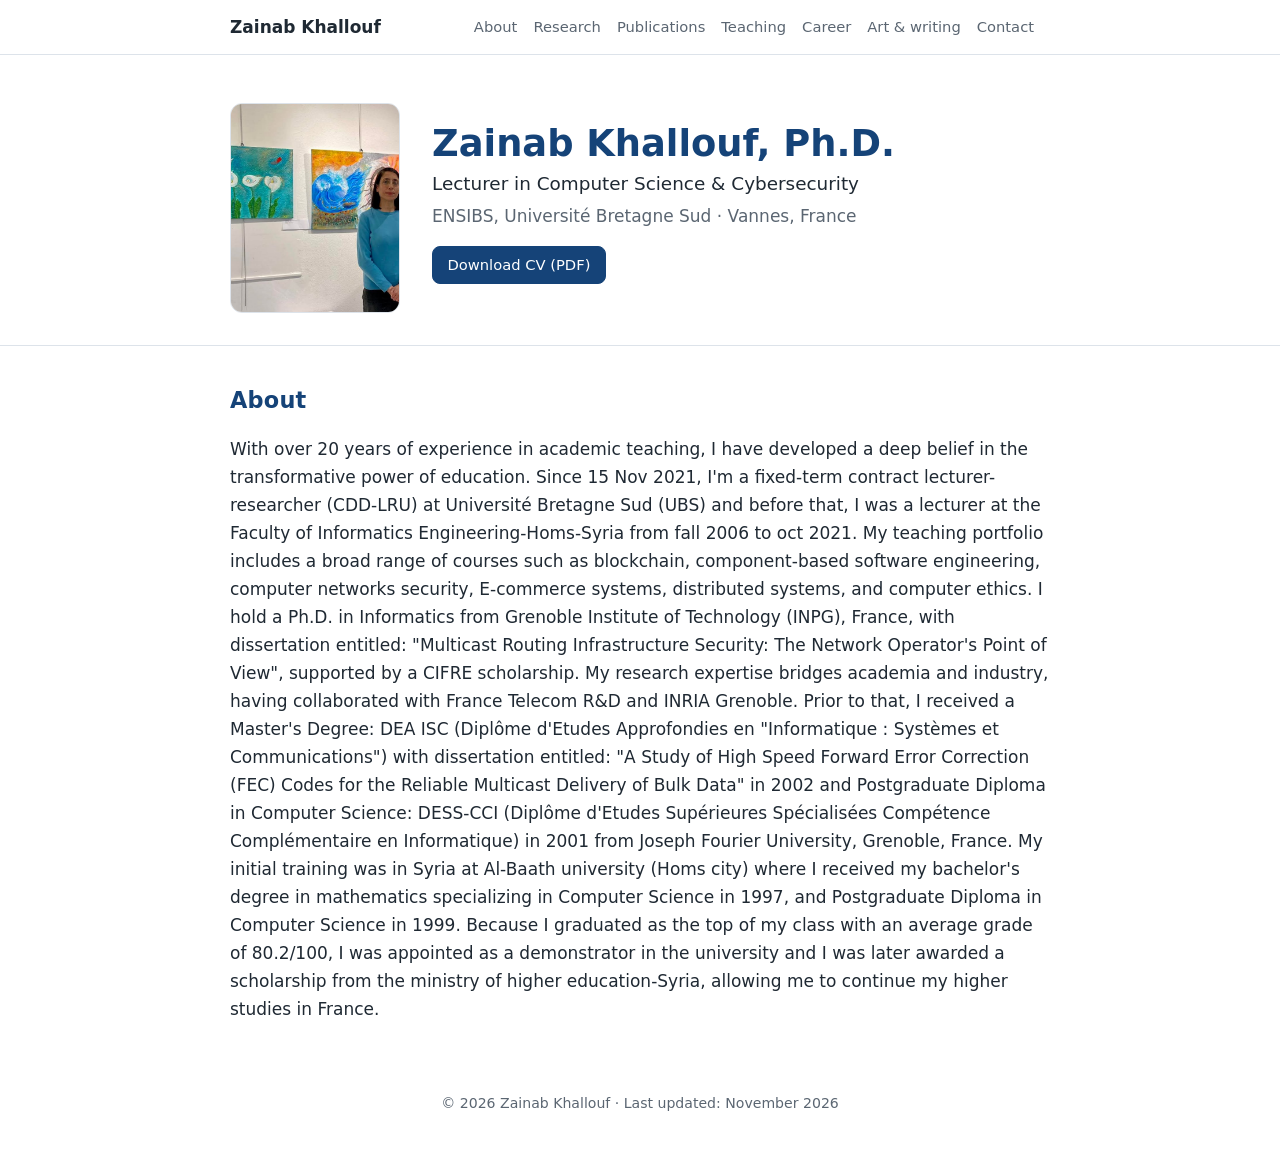
==== index.html @ c5b5b098 "Update index.html" ====
<!DOCTYPE html>
<html lang="en">
<head>
<meta charset="utf-8">
<meta name="viewport" content="width=device-width, initial-scale=1">
<title>Zainab Khallouf – Computer Science & Cybersecurity</title>
<meta name="description" content="Zainab Khallouf, Ph.D. – lecturer in computer science and cybersecurity at ENSIBS, Université Bretagne Sud. Research on AI for cybersecurity, teaching, publications.">
<link rel="icon" href="data:image/svg+xml,&lt;svg xmlns=%27http://www.w3.org/2000/svg%27 viewBox=%270 0 64 64%27&gt;&lt;rect width=%2764%27 height=%2764%27 rx=%2714%27 fill=%27%23154378%27/&gt;&lt;text x=%2732%27 y=%2742%27 font-size=%2728%27 text-anchor=%27middle%27 fill=%27white%27 font-family=%27sans-serif%27 font-weight=%27bold%27&gt;ZK&lt;/text&gt;&lt;/svg&gt;">
<link rel="stylesheet" href="assets/style.css">
<script type="application/ld+json">{"@context":"https://schema.org","@type":"Person","name":"Zainab Khallouf","jobTitle":"Lecturer in Computer Science & Cybersecurity","affiliation":{"@type":"CollegeOrUniversity","name":"ENSIBS, Université Bretagne Sud"},"email":"mailto:zainab.khallouf@univ-ubs.fr","knowsLanguage":["ar","fr","en"]}</script>
</head>
<body>
<header class="nav"><div class="wrap">
  <a class="brand" href="#top">Zainab Khallouf</a>
  <nav><a href="#about">About</a><a href="#research">Research</a><a href="#publications">Publications</a><a href="#teaching">Teaching</a><a href="#career">Career</a><a href="#art">Art & writing</a><a href="#contact">Contact</a></nav>
</div></header>

<main id="top">
<div class="hero"><div class="wrap">
  <div class="photo-box">
    <!-- Put your photo in assets/photo.jpg (portrait, about 340x420 px). Without it, the initials show. -->
    <img src="assets/me.jpg" alt="Zainab Khallouf" onerror="this.style.display='none';this.nextElementSibling.style.display='block'">
    <span class="initials">ZK</span>
  </div>
  <div class="text">
    <h1>Zainab Khallouf, Ph.D.</h1>
    <p class="role">Lecturer in Computer Science &amp; Cybersecurity</p>
    <p class="affil">ENSIBS, Université Bretagne Sud · Vannes, France</p>
    <div class="links">
      <a class="btn primary" href="files/CV_Zainab_Khallouf_English">Download CV (PDF)</a>
      <!-- Optional profiles: remove the comment markers and put your own links.
      <a class="btn" href="https://scholar.google.com/citations?user=XXXX">Google Scholar</a>
      <a class="btn" href="https://orcid.org/0000-0000-0000-0000">ORCID</a>
      <a class="btn" href="https://www.linkedin.com/in/your-profile">LinkedIn</a>
      -->
    </div>
  </div>
</div></div>

<div class="wrap">
<section id="about"><h2>About</h2><p>With over 20 years of experience in academic teaching, I have developed a deep belief in the transformative power of education.
Since 15 Nov 2021, I'm a fixed-term contract lecturer-researcher (CDD-LRU) at Université Bretagne Sud (UBS) and before that, I was a lecturer at the Faculty of Informatics Engineering-Homs-Syria from fall 2006 to oct 2021.
My teaching portfolio includes a broad range of courses such as blockchain, component-based software engineering, computer networks security, E-commerce systems, distributed systems, and computer ethics. 
I hold a Ph.D. in Informatics from Grenoble Institute of Technology (INPG), France, with dissertation entitled: "Multicast Routing Infrastructure Security: The Network Operator's Point of View", supported by a CIFRE scholarship. My research expertise bridges academia and industry, having collaborated with France Telecom R&D and INRIA Grenoble. 
Prior to that, I received a Master's Degree: DEA ISC (Diplôme d'Etudes Approfondies en "Informatique : Systèmes et Communications") with dissertation entitled: "A Study of High Speed Forward Error Correction (FEC) Codes for the Reliable Multicast Delivery of Bulk Data" in 2002 and Postgraduate Diploma in Computer Science: DESS-CCI (Diplôme d'Etudes Supérieures Spécialisées Compétence Complémentaire en Informatique) in 2001 from Joseph Fourier University, Grenoble, France.
My initial training was in Syria at Al-Baath university (Homs city) where I received my bachelor's degree in mathematics specializing in Computer Science in 1997, and Postgraduate Diploma in Computer Science in 1999. Because I graduated as the top of my class with an average grade of 80.2/100, I was appointed as a demonstrator in the university and I was later awarded a scholarship from the ministry of higher education-Syria, allowing me to continue my higher studies in France.
</p></section>
<footer><div class="wrap">© 2026 Zainab Khallouf · Last updated: November 2026</div></footer>
</body>
</html>
---- assets/style.css ----
/* ===== Zainab Khallouf -- academic site (GitHub Pages) =====
   Colours: edit the variables below. Dark mode follows the visitor's system. */
:root{
  --accent:#154378; --accent-soft:#eaf0f7; --bg:#ffffff; --text:#1f2933;
  --muted:#5b6672; --line:#dde3ea; --card:#f7f9fb;
}
@media (prefers-color-scheme:dark){
  :root{--accent:#7fb2ea; --accent-soft:#1c2a3a; --bg:#12171d; --text:#e6ebf0;
        --muted:#9aa7b4; --line:#2a333d; --card:#182029;}
}
*{box-sizing:border-box}
html{scroll-behavior:smooth;scroll-padding-top:4.2rem}
body{margin:0;font:17px/1.65 system-ui,-apple-system,"Segoe UI",Roboto,Helvetica,Arial,sans-serif;
     color:var(--text);background:var(--bg)}
a{color:var(--accent);text-decoration:none}
a:hover{text-decoration:underline}
.wrap{max-width:860px;margin:0 auto;padding:0 1.25rem}

/* Navigation */
header.nav{position:sticky;top:0;z-index:10;background:var(--bg);border-bottom:1px solid var(--line)}
header.nav .wrap{display:flex;align-items:center;justify-content:space-between;gap:1rem;min-height:3.4rem;flex-wrap:wrap}
header.nav .brand{font-weight:700;color:var(--text)}
header.nav nav{display:flex;flex-wrap:wrap;font-size:.92rem}
header.nav nav a{margin-right:1rem}
header.nav nav a{color:var(--muted)}
header.nav nav a:hover{color:var(--accent);text-decoration:none}

/* Hero */
.hero{padding:3rem 0 2rem;border-bottom:1px solid var(--line)}
.hero .wrap{display:flex;gap:2rem;align-items:center;flex-wrap:wrap}
.hero .text{flex:1 1 360px}
.hero h1{margin:0 0 .2rem;font-size:2.3rem;line-height:1.15;color:var(--accent)}
.hero .role{margin:.2rem 0;font-size:1.15rem}
.hero .affil{margin:0 0 1rem;color:var(--muted)}
.hero .links{display:flex;flex-wrap:wrap;margin-top:1rem}
.hero .links .btn{margin:0 .6rem .6rem 0}
.btn{display:inline-block;border:1px solid var(--accent);border-radius:8px;padding:.35rem .9rem;font-size:.92rem}
.btn.primary{background:var(--accent);color:var(--bg)}
.btn.primary:hover{text-decoration:none;opacity:.9}
.btn:hover{text-decoration:none;background:var(--accent-soft)}
.photo-box{width:170px;height:210px;flex:0 0 auto;border-radius:12px;overflow:hidden;
           background:var(--accent-soft);border:1px solid var(--line);display:flex;align-items:center;justify-content:center}
.photo-box img{width:100%;height:100%;object-fit:cover;display:block}
.photo-box .initials{display:none;font-size:3rem;font-weight:700;color:var(--accent)}

/* Sections */
section{padding:2.2rem 0;border-bottom:1px solid var(--line)}
section:last-of-type{border-bottom:0}
h2{margin:0 0 1rem;font-size:1.4rem;color:var(--accent);letter-spacing:.01em}
h3{margin:1.4rem 0 .5rem;font-size:1.05rem}
p{margin:.5rem 0}
.tags{display:flex;flex-wrap:wrap;margin:.8rem 0 0;padding:0;list-style:none}
.tags li{margin:0 .45rem .45rem 0;background:var(--accent-soft);color:var(--accent);border-radius:999px;padding:.12rem .75rem;font-size:.88rem}
.card{background:var(--card);border:1px solid var(--line);border-radius:10px;padding:.9rem 1.1rem;margin:.8rem 0}

/* Timeline entries */
.entry{display:grid;grid-template-columns:9.5rem 1fr;gap:.2rem 1.2rem;padding:.55rem 0}
.entry .when{color:var(--muted);font-size:.9rem}
.entry .what strong{display:block}
.entry .what span{color:var(--muted);font-size:.95rem}
@media(max-width:620px){.entry{grid-template-columns:1fr}}

/* Publications */
ol.pubs{list-style:none;margin:0;padding:0}
ol.pubs li{padding:.7rem 0;border-bottom:1px dashed var(--line)}
ol.pubs .kind{display:inline-block;font-size:.72rem;text-transform:uppercase;letter-spacing:.05em;
              background:var(--accent-soft);color:var(--accent);border-radius:4px;padding:.05rem .45rem;margin-right:.4rem}
ol.pubs .venue{color:var(--muted);font-size:.95rem}

/* Teaching grid */
.grid{display:grid;grid-template-columns:repeat(auto-fit,minmax(240px,1fr));gap:.9rem}
.grid .card{margin:0}
.grid h3{margin-top:0}
.grid ul{margin:.3rem 0 0;padding-left:1.1rem;font-size:.95rem}
.small{font-size:.9rem;color:var(--muted)}

footer{padding:1.6rem 0 2.4rem;color:var(--muted);font-size:.88rem;text-align:center}
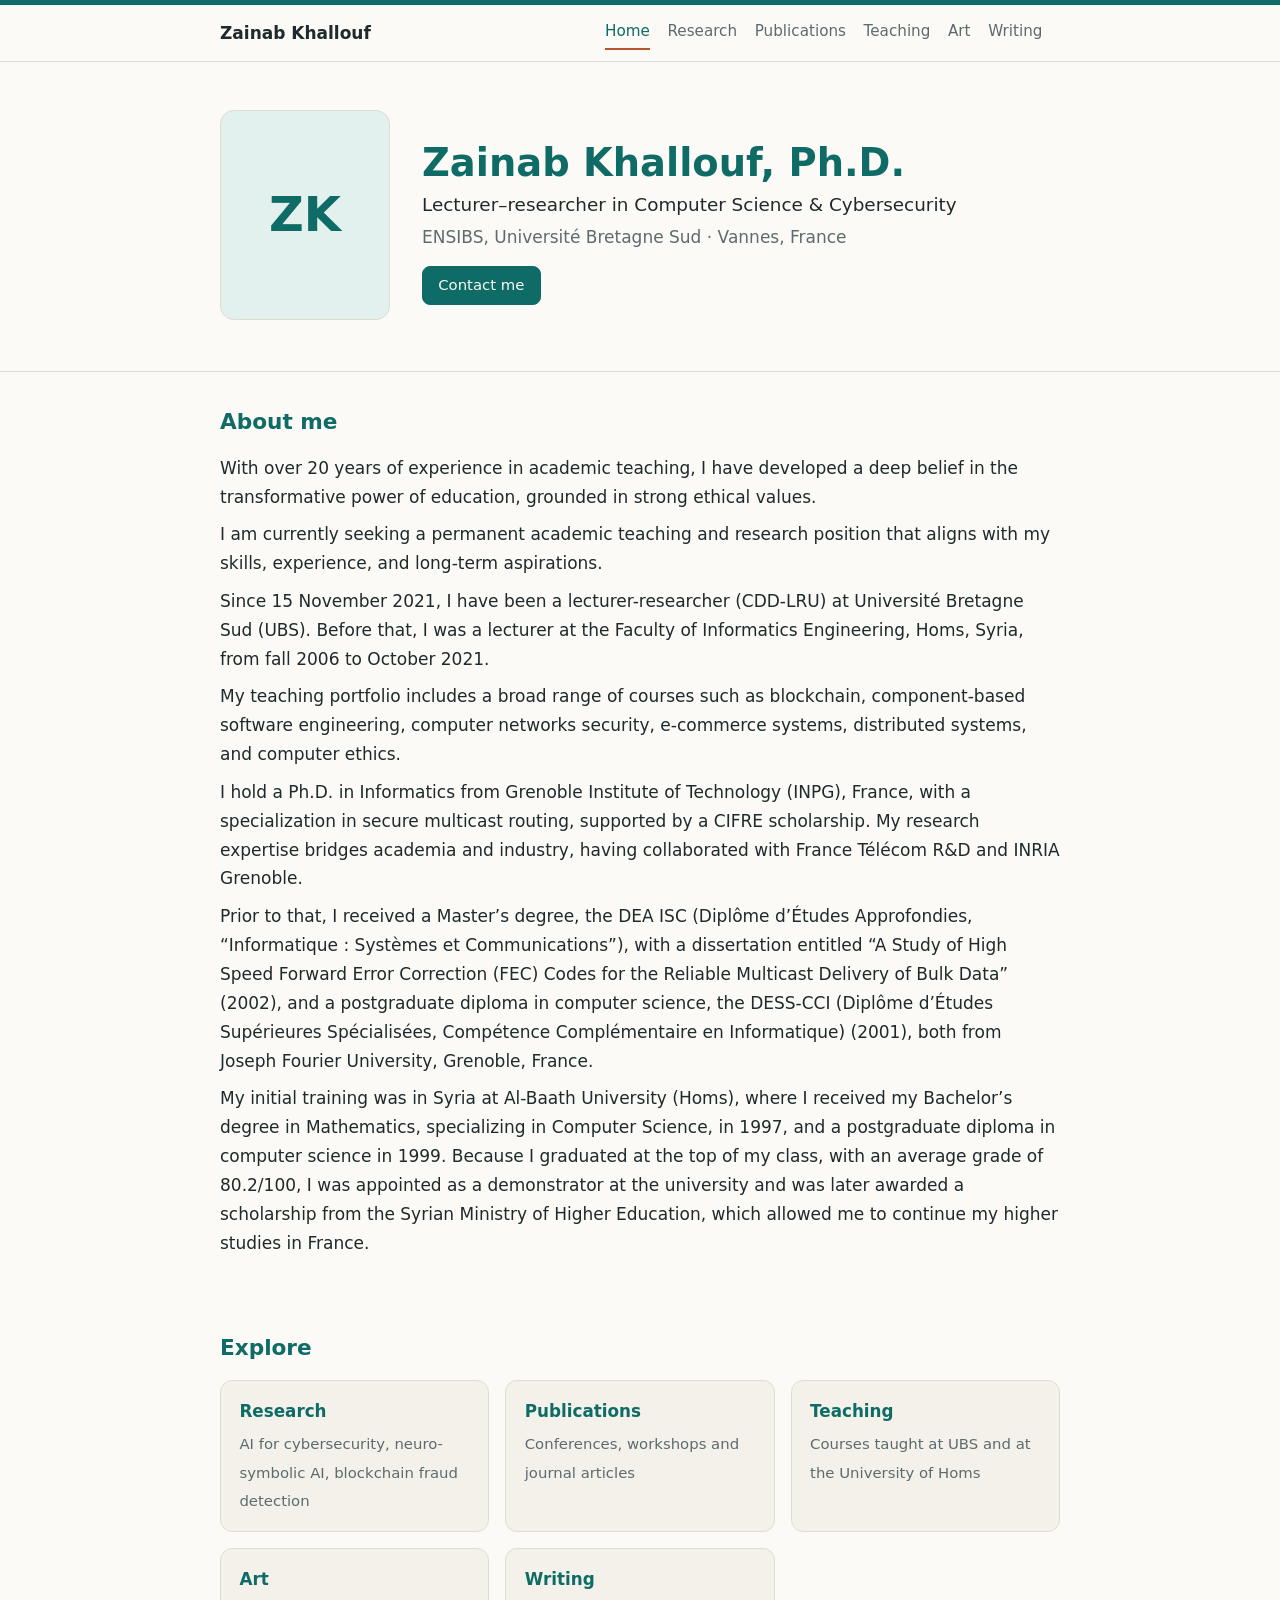
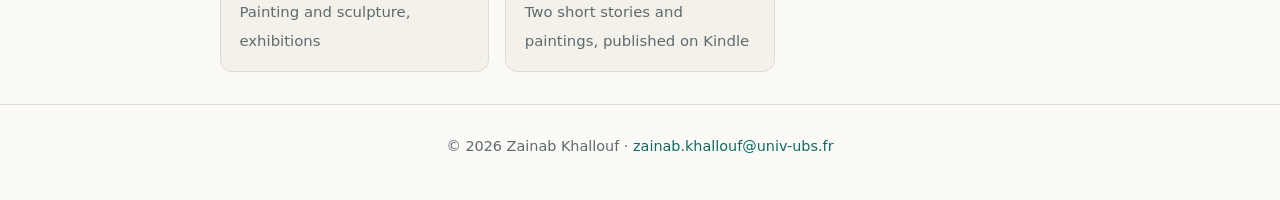
==== commit d890457b: "Add files via upload" ====
--- a/index.html
+++ b/index.html
@@ -4,47 +4,44 @@
 <meta charset="utf-8">
 <meta name="viewport" content="width=device-width, initial-scale=1">
 <title>Zainab Khallouf – Computer Science & Cybersecurity</title>
-<meta name="description" content="Zainab Khallouf, Ph.D. – lecturer in computer science and cybersecurity at ENSIBS, Université Bretagne Sud. Research on AI for cybersecurity, teaching, publications.">
-<link rel="icon" href="data:image/svg+xml,&lt;svg xmlns=%27http://www.w3.org/2000/svg%27 viewBox=%270 0 64 64%27&gt;&lt;rect width=%2764%27 height=%2764%27 rx=%2714%27 fill=%27%23154378%27/&gt;&lt;text x=%2732%27 y=%2742%27 font-size=%2728%27 text-anchor=%27middle%27 fill=%27white%27 font-family=%27sans-serif%27 font-weight=%27bold%27&gt;ZK&lt;/text&gt;&lt;/svg&gt;">
+<meta name="description" content="Zainab Khallouf, Ph.D. – lecturer-researcher in computer science and cybersecurity at Université Bretagne Sud.">
+<link rel="icon" href="data:image/svg+xml,&lt;svg xmlns=%27http://www.w3.org/2000/svg%27 viewBox=%270 0 64 64%27&gt;&lt;rect width=%2764%27 height=%2764%27 rx=%2714%27 fill=%27%230f6b66%27/&gt;&lt;text x=%2732%27 y=%2742%27 font-size=%2728%27 text-anchor=%27middle%27 fill=%27white%27 font-family=%27sans-serif%27 font-weight=%27bold%27&gt;ZK&lt;/text&gt;&lt;/svg&gt;">
 <link rel="stylesheet" href="assets/style.css">
-<script type="application/ld+json">{"@context":"https://schema.org","@type":"Person","name":"Zainab Khallouf","jobTitle":"Lecturer in Computer Science & Cybersecurity","affiliation":{"@type":"CollegeOrUniversity","name":"ENSIBS, Université Bretagne Sud"},"email":"mailto:zainab.khallouf@univ-ubs.fr","knowsLanguage":["ar","fr","en"]}</script>
 </head>
 <body>
 <header class="nav"><div class="wrap">
-  <a class="brand" href="#top">Zainab Khallouf</a>
-  <nav><a href="#about">About</a><a href="#research">Research</a><a href="#publications">Publications</a><a href="#teaching">Teaching</a><a href="#career">Career</a><a href="#art">Art & writing</a><a href="#contact">Contact</a></nav>
+  <a class="brand" href="index.html">Zainab Khallouf</a>
+  <nav><a href="index.html" class="active">Home</a><a href="research.html">Research</a><a href="publications.html">Publications</a><a href="teaching.html">Teaching</a><a href="art.html">Art</a><a href="writing.html">Writing</a></nav>
 </div></header>
-
-<main id="top">
+<main>
 <div class="hero"><div class="wrap">
   <div class="photo-box">
     <!-- Put your photo in assets/photo.jpg (portrait, about 340x420 px). Without it, the initials show. -->
-    <img src="assets/me.jpg" alt="Zainab Khallouf" onerror="this.style.display='none';this.nextElementSibling.style.display='block'">
+    <img src="assets/photo.jpg" alt="Zainab Khallouf" onerror="this.style.display='none';this.nextElementSibling.style.display='block'">
     <span class="initials">ZK</span>
   </div>
   <div class="text">
     <h1>Zainab Khallouf, Ph.D.</h1>
-    <p class="role">Lecturer in Computer Science &amp; Cybersecurity</p>
+    <p class="role">Lecturer–researcher in Computer Science &amp; Cybersecurity</p>
     <p class="affil">ENSIBS, Université Bretagne Sud · Vannes, France</p>
-    <div class="links">
-      <a class="btn primary" href="files/CV_Zainab_Khallouf_English">Download CV (PDF)</a>
-      <!-- Optional profiles: remove the comment markers and put your own links.
-      <a class="btn" href="https://scholar.google.com/citations?user=XXXX">Google Scholar</a>
-      <a class="btn" href="https://orcid.org/0000-0000-0000-0000">ORCID</a>
-      <a class="btn" href="https://www.linkedin.com/in/your-profile">LinkedIn</a>
-      -->
-    </div>
+    <a class="btn primary" href="mailto:zainab.khallouf@univ-ubs.fr">Contact me</a>
+    <!-- Optional profiles: remove the comment markers and put your own links.
+    <a class="btn" href="https://scholar.google.com/citations?user=XXXX">Google Scholar</a>
+    <a class="btn" href="https://orcid.org/0000-0000-0000-0000">ORCID</a>
+    <a class="btn" href="https://www.linkedin.com/in/your-profile">LinkedIn</a>
+    -->
   </div>
 </div></div>
-
 <div class="wrap">
-<section id="about"><h2>About</h2><p>With over 20 years of experience in academic teaching, I have developed a deep belief in the transformative power of education.
-Since 15 Nov 2021, I'm a fixed-term contract lecturer-researcher (CDD-LRU) at Université Bretagne Sud (UBS) and before that, I was a lecturer at the Faculty of Informatics Engineering-Homs-Syria from fall 2006 to oct 2021.
-My teaching portfolio includes a broad range of courses such as blockchain, component-based software engineering, computer networks security, E-commerce systems, distributed systems, and computer ethics. 
-I hold a Ph.D. in Informatics from Grenoble Institute of Technology (INPG), France, with dissertation entitled: "Multicast Routing Infrastructure Security: The Network Operator's Point of View", supported by a CIFRE scholarship. My research expertise bridges academia and industry, having collaborated with France Telecom R&D and INRIA Grenoble. 
-Prior to that, I received a Master's Degree: DEA ISC (Diplôme d'Etudes Approfondies en "Informatique : Systèmes et Communications") with dissertation entitled: "A Study of High Speed Forward Error Correction (FEC) Codes for the Reliable Multicast Delivery of Bulk Data" in 2002 and Postgraduate Diploma in Computer Science: DESS-CCI (Diplôme d'Etudes Supérieures Spécialisées Compétence Complémentaire en Informatique) in 2001 from Joseph Fourier University, Grenoble, France.
-My initial training was in Syria at Al-Baath university (Homs city) where I received my bachelor's degree in mathematics specializing in Computer Science in 1997, and Postgraduate Diploma in Computer Science in 1999. Because I graduated as the top of my class with an average grade of 80.2/100, I was appointed as a demonstrator in the university and I was later awarded a scholarship from the ministry of higher education-Syria, allowing me to continue my higher studies in France.
-</p></section>
-<footer><div class="wrap">© 2026 Zainab Khallouf · Last updated: November 2026</div></footer>
+<section id="about"><h2>About me</h2>
+<p>With over 20 years of experience in academic teaching, I have developed a deep belief in the transformative power of education, grounded in strong ethical values.</p><p>I am currently seeking a permanent academic teaching and research position that aligns with my skills, experience, and long-term aspirations.</p><p>Since 15 November 2021, I have been a lecturer-researcher (CDD-LRU) at Université Bretagne Sud (UBS). Before that, I was a lecturer at the Faculty of Informatics Engineering, Homs, Syria, from fall 2006 to October 2021.</p><p>My teaching portfolio includes a broad range of courses such as blockchain, component-based software engineering, computer networks security, e-commerce systems, distributed systems, and computer ethics.</p><p>I hold a Ph.D. in Informatics from Grenoble Institute of Technology (INPG), France, with a specialization in secure multicast routing, supported by a CIFRE scholarship. My research expertise bridges academia and industry, having collaborated with France Télécom R&amp;D and INRIA Grenoble.</p><p>Prior to that, I received a Master’s degree, the DEA ISC (Diplôme d’Études Approfondies, “Informatique : Systèmes et Communications”), with a dissertation entitled “A Study of High Speed Forward Error Correction (FEC) Codes for the Reliable Multicast Delivery of Bulk Data” (2002), and a postgraduate diploma in computer science, the DESS-CCI (Diplôme d’Études Supérieures Spécialisées, Compétence Complémentaire en Informatique) (2001), both from Joseph Fourier University, Grenoble, France.</p><p>My initial training was in Syria at Al-Baath University (Homs), where I received my Bachelor’s degree in Mathematics, specializing in Computer Science, in 1997, and a postgraduate diploma in computer science in 1999. Because I graduated at the top of my class, with an average grade of 80.2/100, I was appointed as a demonstrator at the university and was later awarded a scholarship from the Syrian Ministry of Higher Education, which allowed me to continue my higher studies in France.</p>
+</section>
+<section id="explore"><h2>Explore</h2>
+<div class="grid">
+<a class="tile" href="research.html"><strong>Research</strong><span>AI for cybersecurity, neuro-symbolic AI, blockchain fraud detection</span></a><a class="tile" href="publications.html"><strong>Publications</strong><span>Conferences, workshops and journal articles</span></a><a class="tile" href="teaching.html"><strong>Teaching</strong><span>Courses taught at UBS and at the University of Homs</span></a><a class="tile" href="art.html"><strong>Art</strong><span>Painting and sculpture, exhibitions</span></a><a class="tile" href="writing.html"><strong>Writing</strong><span>Two short stories and paintings, published on Kindle</span></a>
+</div></section>
+</div>
+</main>
+<footer><div class="wrap">© 2026 Zainab Khallouf · <a href="mailto:zainab.khallouf@univ-ubs.fr">zainab.khallouf@univ-ubs.fr</a></div></footer>
 </body>
 </html>
--- a/assets/style.css
+++ b/assets/style.css
@@ -1,77 +1,105 @@
-/* ===== Zainab Khallouf -- academic site (GitHub Pages) =====
-   Colours: edit the variables below. Dark mode follows the visitor's system. */
+/* =====================================================================
+   Zainab Khallouf -- academic site (GitHub Pages)
+   CHANGE THE COLOURS HERE: edit the values in the two blocks below.
+   Light mode = :root.  Dark mode = the @media block (follows the visitor's system).
+   More palettes are listed in README.md.
+   ===================================================================== */
 :root{
-  --accent:#154378; --accent-soft:#eaf0f7; --bg:#ffffff; --text:#1f2933;
-  --muted:#5b6672; --line:#dde3ea; --card:#f7f9fb;
+  --accent:#0f6b66;        /* main colour: titles, links, buttons   */
+  --accent-2:#b4572f;      /* warm second colour: small highlights  */
+  --accent-soft:#e3f1ee;   /* pale tint: tags, hover, photo frame   */
+  --bg:#fbfaf6;            /* page background                       */
+  --card:#f3f1ea;          /* cards                                 */
+  --text:#1f2a2c;          /* body text                             */
+  --muted:#5d6b6e;         /* secondary text                        */
+  --line:#dfdcd2;          /* thin lines                            */
 }
 @media (prefers-color-scheme:dark){
-  :root{--accent:#7fb2ea; --accent-soft:#1c2a3a; --bg:#12171d; --text:#e6ebf0;
-        --muted:#9aa7b4; --line:#2a333d; --card:#182029;}
+  :root{
+    --accent:#6fd3c6; --accent-2:#e59a73; --accent-soft:#17302d;
+    --bg:#111716; --card:#18211f; --text:#e7eeec; --muted:#9db0ac; --line:#2a3633;
+  }
 }
+
 *{box-sizing:border-box}
-html{scroll-behavior:smooth;scroll-padding-top:4.2rem}
-body{margin:0;font:17px/1.65 system-ui,-apple-system,"Segoe UI",Roboto,Helvetica,Arial,sans-serif;
-     color:var(--text);background:var(--bg)}
+html{scroll-behavior:smooth}
+body{margin:0;font:17px/1.7 system-ui,-apple-system,"Segoe UI",Roboto,Helvetica,Arial,sans-serif;
+     color:var(--text);background:var(--bg);border-top:5px solid var(--accent)}
 a{color:var(--accent);text-decoration:none}
 a:hover{text-decoration:underline}
-.wrap{max-width:860px;margin:0 auto;padding:0 1.25rem}
+.wrap{max-width:880px;margin:0 auto;padding:0 1.25rem}
 
 /* Navigation */
 header.nav{position:sticky;top:0;z-index:10;background:var(--bg);border-bottom:1px solid var(--line)}
-header.nav .wrap{display:flex;align-items:center;justify-content:space-between;gap:1rem;min-height:3.4rem;flex-wrap:wrap}
-header.nav .brand{font-weight:700;color:var(--text)}
-header.nav nav{display:flex;flex-wrap:wrap;font-size:.92rem}
-header.nav nav a{margin-right:1rem}
-header.nav nav a{color:var(--muted)}
+header.nav .wrap{display:flex;align-items:center;justify-content:space-between;min-height:3.5rem;flex-wrap:wrap}
+header.nav .brand{font-weight:700;color:var(--text);margin-right:1.5rem}
+header.nav nav{display:flex;flex-wrap:wrap;font-size:.95rem}
+header.nav nav a{color:var(--muted);margin-right:1.1rem;padding:.2rem 0;border-bottom:2px solid transparent}
 header.nav nav a:hover{color:var(--accent);text-decoration:none}
+header.nav nav a.active{color:var(--accent);border-bottom-color:var(--accent-2)}
 
-/* Hero */
-.hero{padding:3rem 0 2rem;border-bottom:1px solid var(--line)}
-.hero .wrap{display:flex;gap:2rem;align-items:center;flex-wrap:wrap}
-.hero .text{flex:1 1 360px}
-.hero h1{margin:0 0 .2rem;font-size:2.3rem;line-height:1.15;color:var(--accent)}
+/* Home hero */
+.hero{padding:3rem 0 2.2rem;border-bottom:1px solid var(--line)}
+.hero .wrap{display:flex;align-items:center;flex-wrap:wrap}
+.hero .photo-box{margin-right:2rem;margin-bottom:1rem}
+.hero .text{flex:1 1 340px}
+.hero h1{margin:0 0 .2rem;font-size:2.4rem;line-height:1.15;color:var(--accent)}
 .hero .role{margin:.2rem 0;font-size:1.15rem}
-.hero .affil{margin:0 0 1rem;color:var(--muted)}
-.hero .links{display:flex;flex-wrap:wrap;margin-top:1rem}
-.hero .links .btn{margin:0 .6rem .6rem 0}
-.btn{display:inline-block;border:1px solid var(--accent);border-radius:8px;padding:.35rem .9rem;font-size:.92rem}
-.btn.primary{background:var(--accent);color:var(--bg)}
-.btn.primary:hover{text-decoration:none;opacity:.9}
-.btn:hover{text-decoration:none;background:var(--accent-soft)}
-.photo-box{width:170px;height:210px;flex:0 0 auto;border-radius:12px;overflow:hidden;
+.hero .affil{margin:0;color:var(--muted)}
+.photo-box{width:170px;height:210px;flex:0 0 auto;border-radius:14px;overflow:hidden;
            background:var(--accent-soft);border:1px solid var(--line);display:flex;align-items:center;justify-content:center}
 .photo-box img{width:100%;height:100%;object-fit:cover;display:block}
 .photo-box .initials{display:none;font-size:3rem;font-weight:700;color:var(--accent)}
 
+.btn{display:inline-block;border:1px solid var(--accent);border-radius:8px;padding:.35rem .95rem;font-size:.93rem;margin:.9rem .6rem 0 0}
+.btn.primary{background:var(--accent);color:var(--bg)}
+.btn:hover{text-decoration:none;background:var(--accent-soft)}
+.btn.primary:hover{opacity:.9;background:var(--accent)}
+
+/* Page title (inner pages) */
+.page-title{padding:2.4rem 0 1.2rem;border-bottom:1px solid var(--line)}
+.page-title h1{margin:0;font-size:2rem;color:var(--accent)}
+.page-title p{margin:.4rem 0 0;color:var(--muted)}
+
 /* Sections */
-section{padding:2.2rem 0;border-bottom:1px solid var(--line)}
-section:last-of-type{border-bottom:0}
-h2{margin:0 0 1rem;font-size:1.4rem;color:var(--accent);letter-spacing:.01em}
+section{padding:2rem 0}
+h2{margin:0 0 .8rem;font-size:1.35rem;color:var(--accent)}
 h3{margin:1.4rem 0 .5rem;font-size:1.05rem}
-p{margin:.5rem 0}
+p{margin:.55rem 0}
 .tags{display:flex;flex-wrap:wrap;margin:.8rem 0 0;padding:0;list-style:none}
-.tags li{margin:0 .45rem .45rem 0;background:var(--accent-soft);color:var(--accent);border-radius:999px;padding:.12rem .75rem;font-size:.88rem}
-.card{background:var(--card);border:1px solid var(--line);border-radius:10px;padding:.9rem 1.1rem;margin:.8rem 0}
+.tags li{margin:0 .45rem .45rem 0;background:var(--accent-soft);color:var(--accent);border-radius:999px;padding:.12rem .8rem;font-size:.88rem}
+.card{background:var(--card);border:1px solid var(--line);border-left:4px solid var(--accent-2);border-radius:10px;padding:.9rem 1.15rem;margin:.9rem 0}
+.small{font-size:.9rem;color:var(--muted)}
 
-/* Timeline entries */
-.entry{display:grid;grid-template-columns:9.5rem 1fr;gap:.2rem 1.2rem;padding:.55rem 0}
-.entry .when{color:var(--muted);font-size:.9rem}
-.entry .what strong{display:block}
-.entry .what span{color:var(--muted);font-size:.95rem}
-@media(max-width:620px){.entry{grid-template-columns:1fr}}
+/* Home: links to the other pages */
+.grid{display:grid;grid-template-columns:repeat(auto-fit,minmax(250px,1fr));grid-gap:1rem}
+.tile{display:block;background:var(--card);border:1px solid var(--line);border-radius:12px;padding:1rem 1.15rem;color:var(--text)}
+.tile:hover{text-decoration:none;border-color:var(--accent)}
+.tile strong{display:block;color:var(--accent);font-size:1.05rem;margin-bottom:.2rem}
+.tile span{color:var(--muted);font-size:.93rem}
+.grid .card{margin:0}
+.grid h3{margin-top:0}
+.grid ul{margin:.3rem 0 0;padding-left:1.1rem;font-size:.96rem}
 
 /* Publications */
 ol.pubs{list-style:none;margin:0;padding:0}
-ol.pubs li{padding:.7rem 0;border-bottom:1px dashed var(--line)}
+ol.pubs li{padding:.75rem 0;border-bottom:1px dashed var(--line)}
 ol.pubs .kind{display:inline-block;font-size:.72rem;text-transform:uppercase;letter-spacing:.05em;
-              background:var(--accent-soft);color:var(--accent);border-radius:4px;padding:.05rem .45rem;margin-right:.4rem}
+              background:var(--accent-soft);color:var(--accent);border-radius:4px;padding:.05rem .45rem;margin-right:.45rem}
 ol.pubs .venue{color:var(--muted);font-size:.95rem}
 
-/* Teaching grid */
-.grid{display:grid;grid-template-columns:repeat(auto-fit,minmax(240px,1fr));gap:.9rem}
-.grid .card{margin:0}
-.grid h3{margin-top:0}
-.grid ul{margin:.3rem 0 0;padding-left:1.1rem;font-size:.95rem}
-.small{font-size:.9rem;color:var(--muted)}
+/* Course resources */
+ul.res{list-style:none;margin:.3rem 0 0;padding:0;font-size:.96rem}
+ul.res li{padding:.25rem 0;border-bottom:1px dashed var(--line)}
+ul.res li:last-child{border-bottom:0}
+ul.res li.empty{color:var(--muted);font-style:italic}
 
-footer{padding:1.6rem 0 2.4rem;color:var(--muted);font-size:.88rem;text-align:center}
+/* Art gallery */
+.works{display:grid;grid-template-columns:repeat(auto-fit,minmax(250px,1fr));grid-gap:1.2rem}
+.work{margin:0;background:var(--card);border:1px solid var(--line);border-radius:12px;overflow:hidden}
+.work .ph img{width:100%;display:block}
+.work figcaption{padding:.8rem 1rem}
+.work figcaption strong{display:block}
+.work figcaption span{color:var(--muted);font-size:.92rem}
+
+footer{padding:1.8rem 0 2.6rem;color:var(--muted);font-size:.9rem;text-align:center;border-top:1px solid var(--line)}
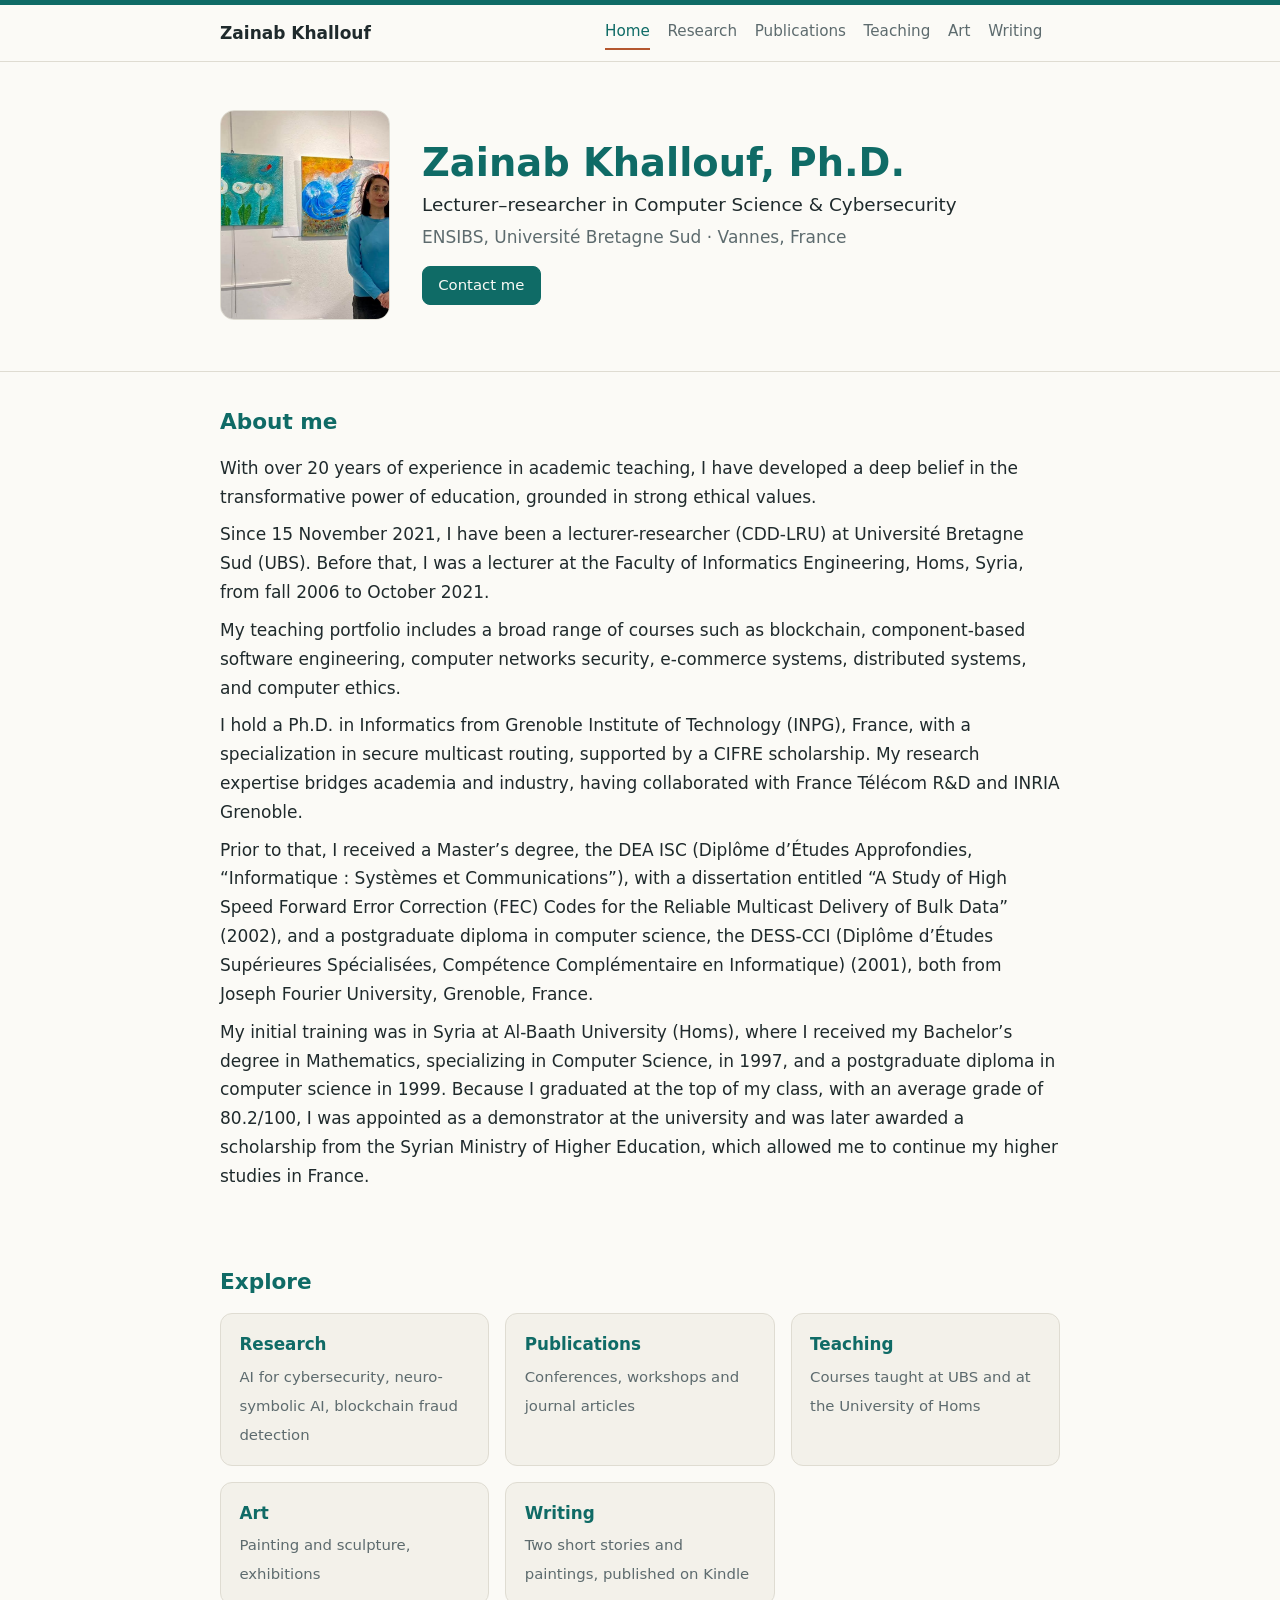
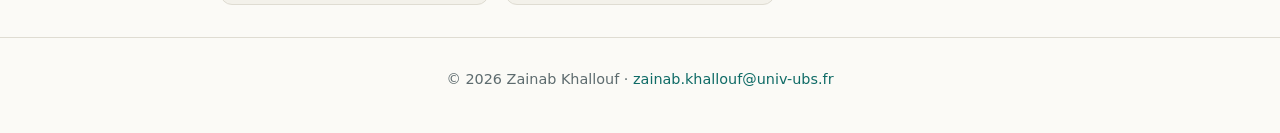
==== commit b3c8e2f2: "Update index.html" ====
--- a/index.html
+++ b/index.html
@@ -17,7 +17,7 @@
 <div class="hero"><div class="wrap">
   <div class="photo-box">
     <!-- Put your photo in assets/photo.jpg (portrait, about 340x420 px). Without it, the initials show. -->
-    <img src="assets/photo.jpg" alt="Zainab Khallouf" onerror="this.style.display='none';this.nextElementSibling.style.display='block'">
+    <img src="assets/me.jpg" alt="Zainab Khallouf" onerror="this.style.display='none';this.nextElementSibling.style.display='block'">
     <span class="initials">ZK</span>
   </div>
   <div class="text">
@@ -34,7 +34,7 @@
 </div></div>
 <div class="wrap">
 <section id="about"><h2>About me</h2>
-<p>With over 20 years of experience in academic teaching, I have developed a deep belief in the transformative power of education, grounded in strong ethical values.</p><p>I am currently seeking a permanent academic teaching and research position that aligns with my skills, experience, and long-term aspirations.</p><p>Since 15 November 2021, I have been a lecturer-researcher (CDD-LRU) at Université Bretagne Sud (UBS). Before that, I was a lecturer at the Faculty of Informatics Engineering, Homs, Syria, from fall 2006 to October 2021.</p><p>My teaching portfolio includes a broad range of courses such as blockchain, component-based software engineering, computer networks security, e-commerce systems, distributed systems, and computer ethics.</p><p>I hold a Ph.D. in Informatics from Grenoble Institute of Technology (INPG), France, with a specialization in secure multicast routing, supported by a CIFRE scholarship. My research expertise bridges academia and industry, having collaborated with France Télécom R&amp;D and INRIA Grenoble.</p><p>Prior to that, I received a Master’s degree, the DEA ISC (Diplôme d’Études Approfondies, “Informatique : Systèmes et Communications”), with a dissertation entitled “A Study of High Speed Forward Error Correction (FEC) Codes for the Reliable Multicast Delivery of Bulk Data” (2002), and a postgraduate diploma in computer science, the DESS-CCI (Diplôme d’Études Supérieures Spécialisées, Compétence Complémentaire en Informatique) (2001), both from Joseph Fourier University, Grenoble, France.</p><p>My initial training was in Syria at Al-Baath University (Homs), where I received my Bachelor’s degree in Mathematics, specializing in Computer Science, in 1997, and a postgraduate diploma in computer science in 1999. Because I graduated at the top of my class, with an average grade of 80.2/100, I was appointed as a demonstrator at the university and was later awarded a scholarship from the Syrian Ministry of Higher Education, which allowed me to continue my higher studies in France.</p>
+<p>With over 20 years of experience in academic teaching, I have developed a deep belief in the transformative power of education, grounded in strong ethical values.</p><p>Since 15 November 2021, I have been a lecturer-researcher (CDD-LRU) at Université Bretagne Sud (UBS). Before that, I was a lecturer at the Faculty of Informatics Engineering, Homs, Syria, from fall 2006 to October 2021.</p><p>My teaching portfolio includes a broad range of courses such as blockchain, component-based software engineering, computer networks security, e-commerce systems, distributed systems, and computer ethics.</p><p>I hold a Ph.D. in Informatics from Grenoble Institute of Technology (INPG), France, with a specialization in secure multicast routing, supported by a CIFRE scholarship. My research expertise bridges academia and industry, having collaborated with France Télécom R&amp;D and INRIA Grenoble.</p><p>Prior to that, I received a Master’s degree, the DEA ISC (Diplôme d’Études Approfondies, “Informatique : Systèmes et Communications”), with a dissertation entitled “A Study of High Speed Forward Error Correction (FEC) Codes for the Reliable Multicast Delivery of Bulk Data” (2002), and a postgraduate diploma in computer science, the DESS-CCI (Diplôme d’Études Supérieures Spécialisées, Compétence Complémentaire en Informatique) (2001), both from Joseph Fourier University, Grenoble, France.</p><p>My initial training was in Syria at Al-Baath University (Homs), where I received my Bachelor’s degree in Mathematics, specializing in Computer Science, in 1997, and a postgraduate diploma in computer science in 1999. Because I graduated at the top of my class, with an average grade of 80.2/100, I was appointed as a demonstrator at the university and was later awarded a scholarship from the Syrian Ministry of Higher Education, which allowed me to continue my higher studies in France.</p>
 </section>
 <section id="explore"><h2>Explore</h2>
 <div class="grid">
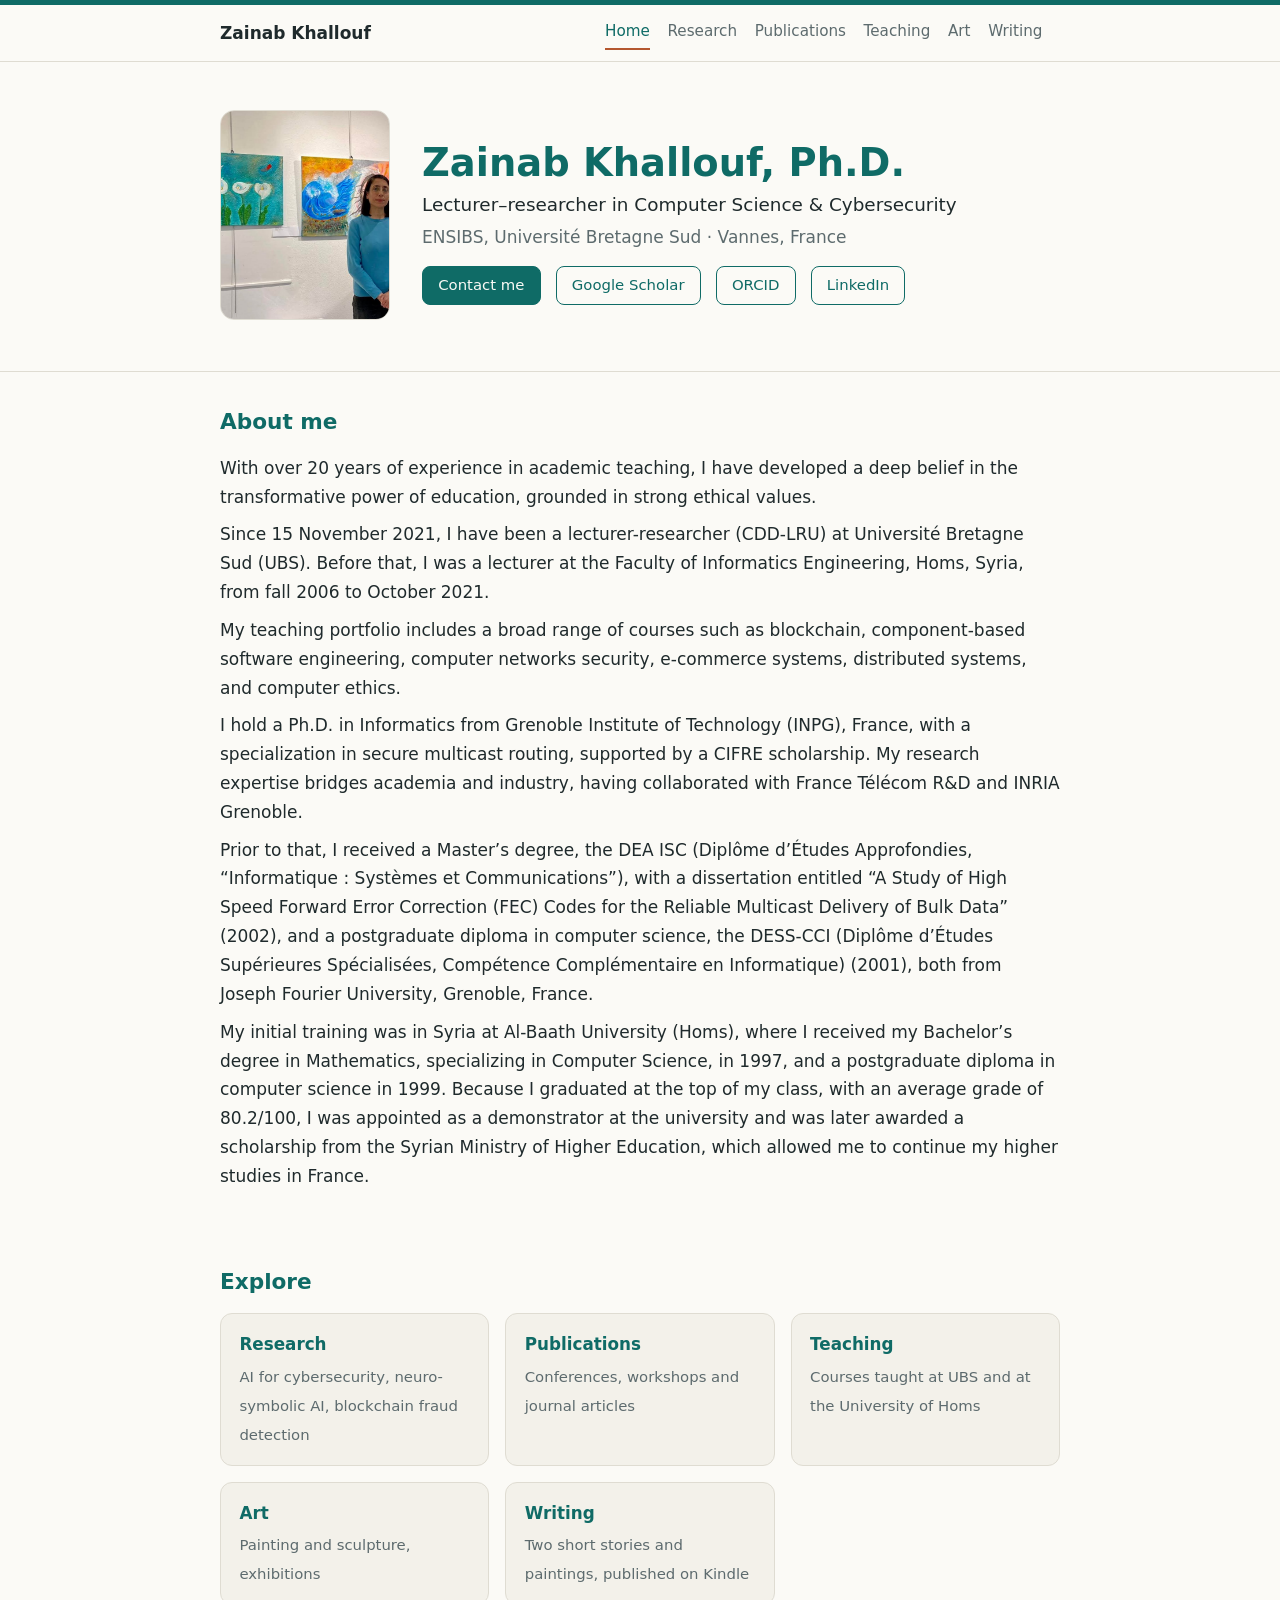
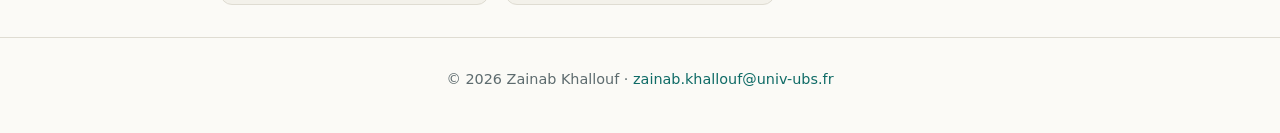
==== commit 56b1c0f6: "Update index.html" ====
--- a/index.html
+++ b/index.html
@@ -25,11 +25,10 @@
     <p class="role">Lecturer–researcher in Computer Science &amp; Cybersecurity</p>
     <p class="affil">ENSIBS, Université Bretagne Sud · Vannes, France</p>
     <a class="btn primary" href="mailto:zainab.khallouf@univ-ubs.fr">Contact me</a>
-    <!-- Optional profiles: remove the comment markers and put your own links.
+
     <a class="btn" href="https://scholar.google.com/citations?user=XXXX">Google Scholar</a>
     <a class="btn" href="https://orcid.org/0000-0000-0000-0000">ORCID</a>
     <a class="btn" href="https://www.linkedin.com/in/your-profile">LinkedIn</a>
-    -->
   </div>
 </div></div>
 <div class="wrap">
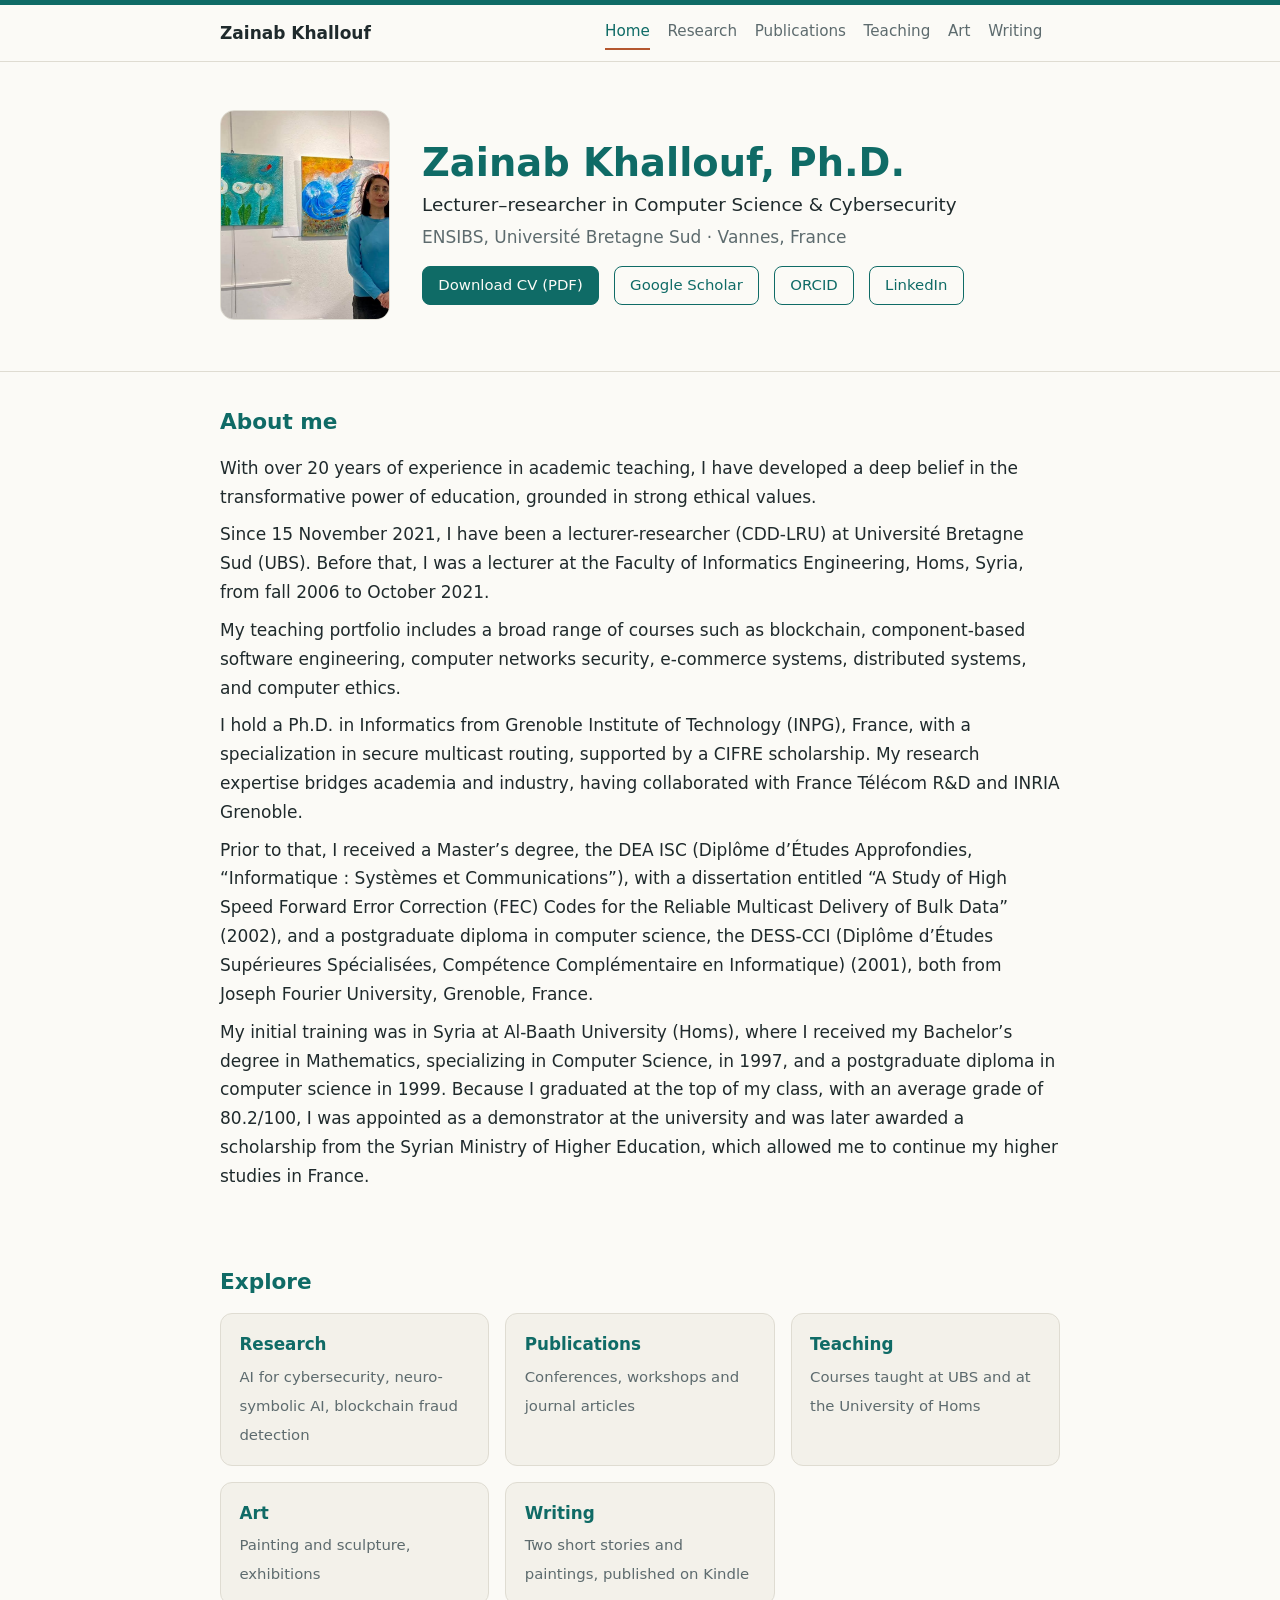
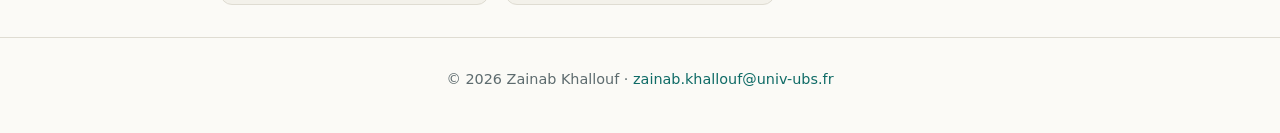
==== commit dbb7810a: "Update index.html" ====
--- a/index.html
+++ b/index.html
@@ -24,7 +24,8 @@
     <h1>Zainab Khallouf, Ph.D.</h1>
     <p class="role">Lecturer–researcher in Computer Science &amp; Cybersecurity</p>
     <p class="affil">ENSIBS, Université Bretagne Sud · Vannes, France</p>
-    <a class="btn primary" href="mailto:zainab.khallouf@univ-ubs.fr">Contact me</a>
+   <a class="btn primary" href="files/CV_Zainab_Khallouf_EN.pdf">Download CV (PDF)</a>
+
 
     <a class="btn" href="https://scholar.google.com/citations?user=XXXX">Google Scholar</a>
     <a class="btn" href="https://orcid.org/0000-0000-0000-0000">ORCID</a>
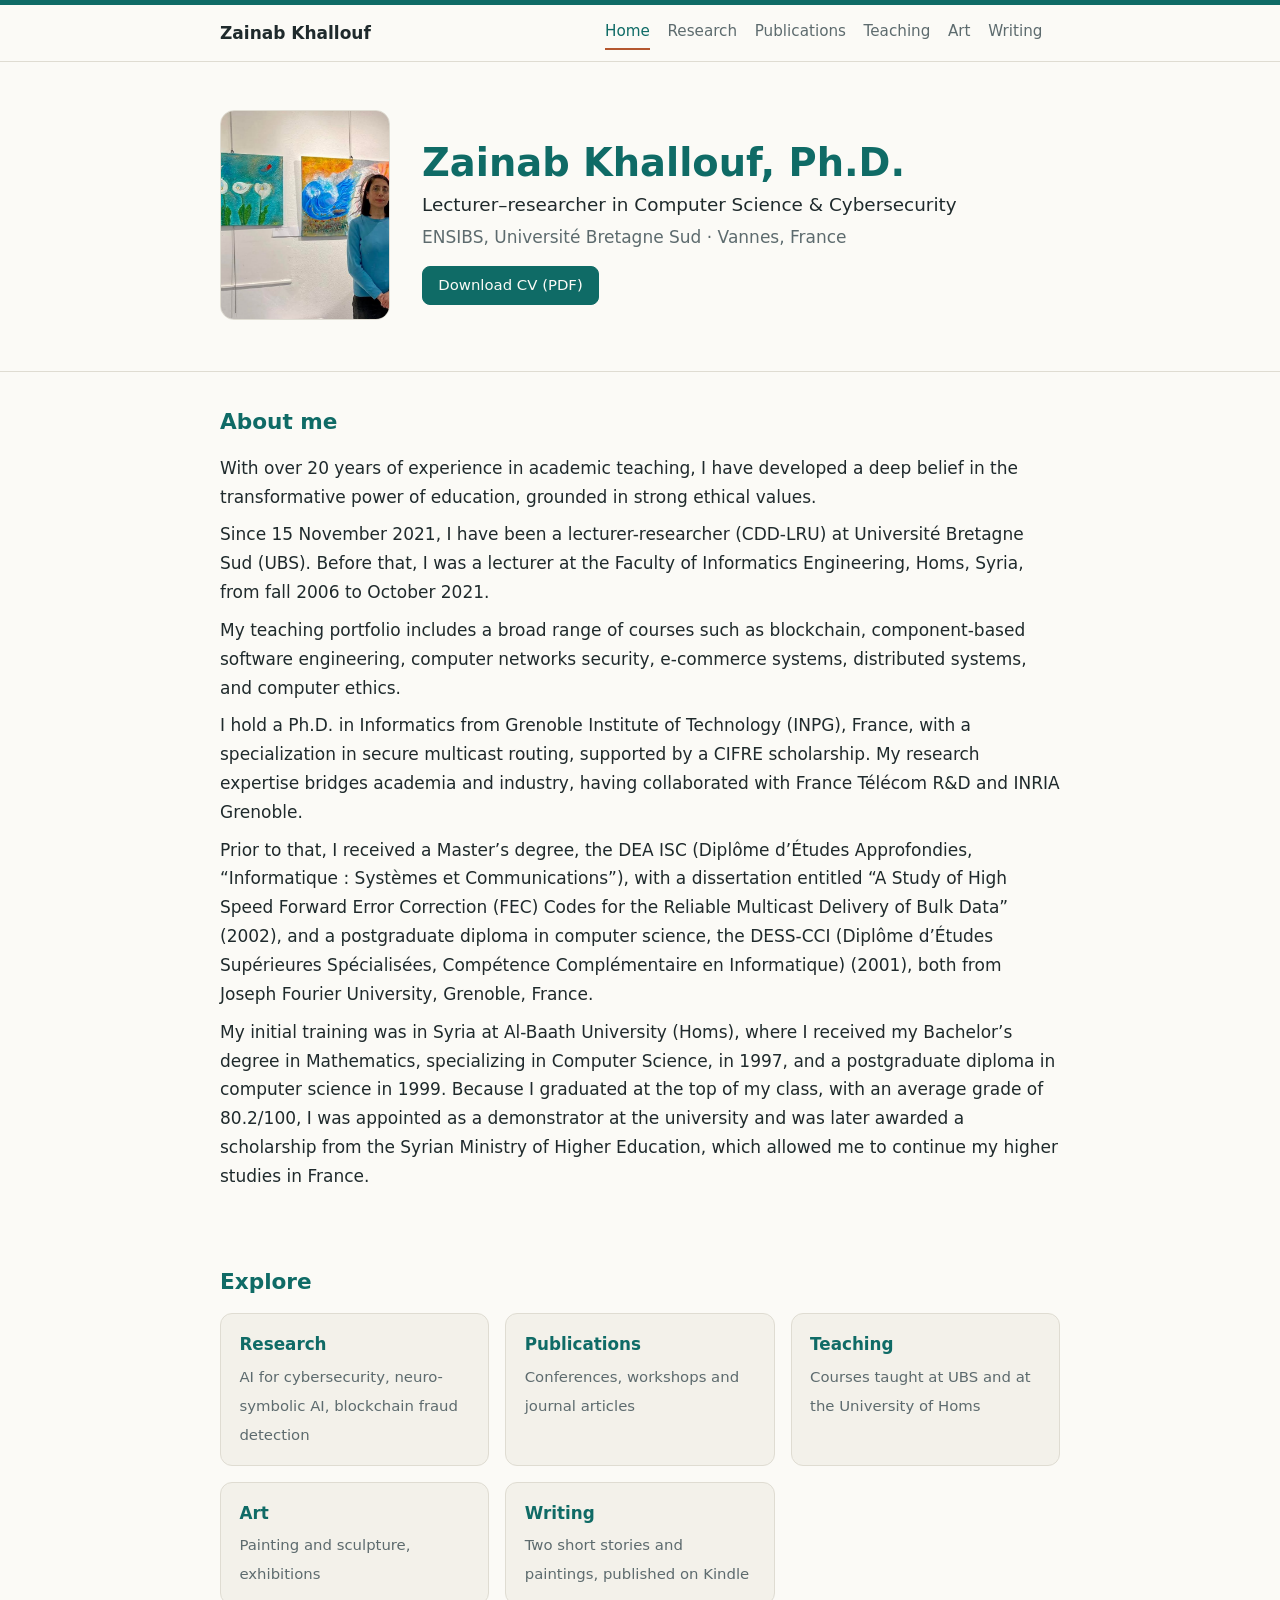
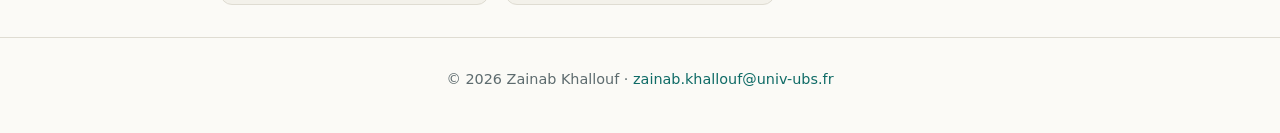
==== commit 7c19d353: "Update index.html" ====
--- a/index.html
+++ b/index.html
@@ -26,10 +26,6 @@
     <p class="affil">ENSIBS, Université Bretagne Sud · Vannes, France</p>
    <a class="btn primary" href="files/CV_Zainab_Khallouf_EN.pdf">Download CV (PDF)</a>
 
-
-    <a class="btn" href="https://scholar.google.com/citations?user=XXXX">Google Scholar</a>
-    <a class="btn" href="https://orcid.org/0000-0000-0000-0000">ORCID</a>
-    <a class="btn" href="https://www.linkedin.com/in/your-profile">LinkedIn</a>
   </div>
 </div></div>
 <div class="wrap">
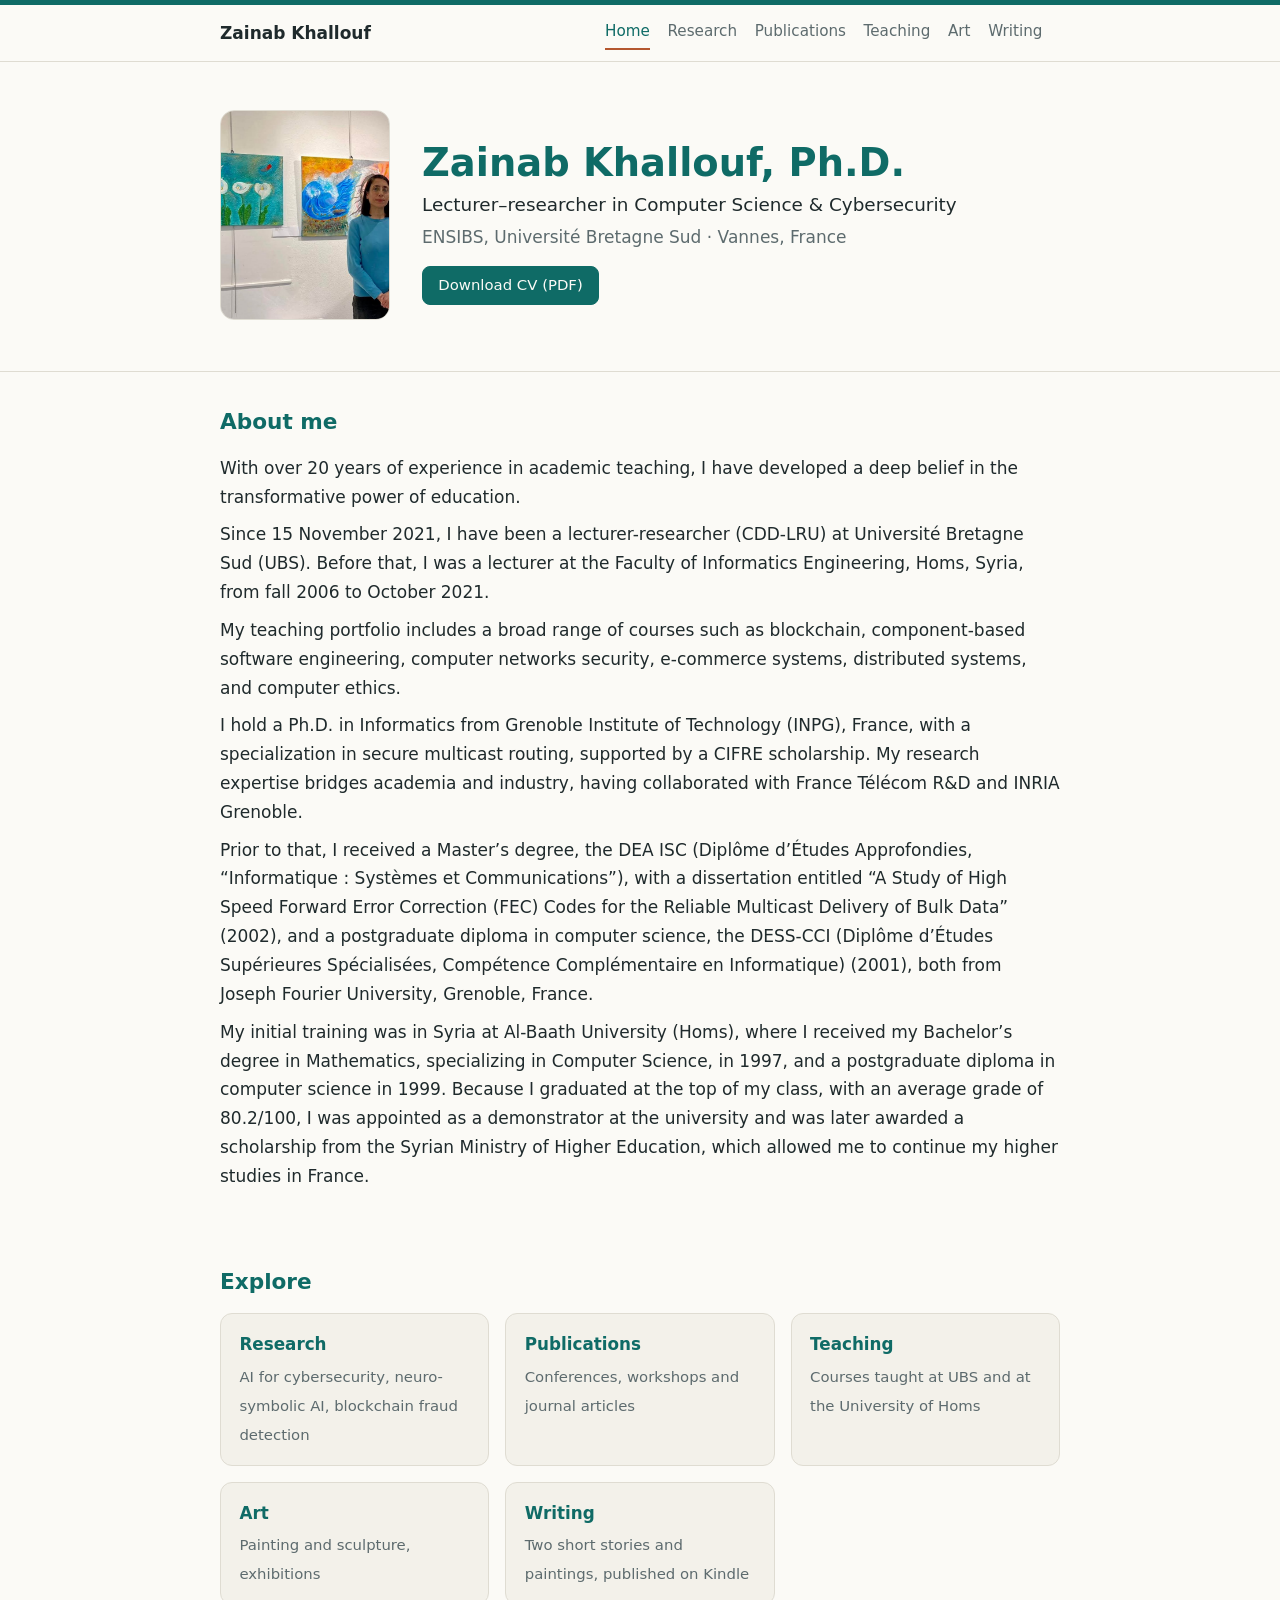
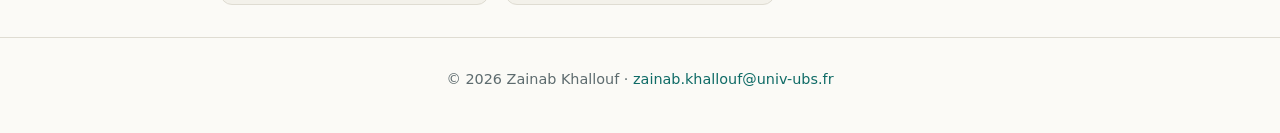
==== commit 3736eb99: "Update index.html" ====
--- a/index.html
+++ b/index.html
@@ -24,13 +24,13 @@
     <h1>Zainab Khallouf, Ph.D.</h1>
     <p class="role">Lecturer–researcher in Computer Science &amp; Cybersecurity</p>
     <p class="affil">ENSIBS, Université Bretagne Sud · Vannes, France</p>
-   <a class="btn primary" href="files/CV_Zainab_Khallouf_EN.pdf">Download CV (PDF)</a>
+   <a class="btn primary" href="files/CV_Zainab_Khallouf_English">Download CV (PDF)</a>
 
   </div>
 </div></div>
 <div class="wrap">
 <section id="about"><h2>About me</h2>
-<p>With over 20 years of experience in academic teaching, I have developed a deep belief in the transformative power of education, grounded in strong ethical values.</p><p>Since 15 November 2021, I have been a lecturer-researcher (CDD-LRU) at Université Bretagne Sud (UBS). Before that, I was a lecturer at the Faculty of Informatics Engineering, Homs, Syria, from fall 2006 to October 2021.</p><p>My teaching portfolio includes a broad range of courses such as blockchain, component-based software engineering, computer networks security, e-commerce systems, distributed systems, and computer ethics.</p><p>I hold a Ph.D. in Informatics from Grenoble Institute of Technology (INPG), France, with a specialization in secure multicast routing, supported by a CIFRE scholarship. My research expertise bridges academia and industry, having collaborated with France Télécom R&amp;D and INRIA Grenoble.</p><p>Prior to that, I received a Master’s degree, the DEA ISC (Diplôme d’Études Approfondies, “Informatique : Systèmes et Communications”), with a dissertation entitled “A Study of High Speed Forward Error Correction (FEC) Codes for the Reliable Multicast Delivery of Bulk Data” (2002), and a postgraduate diploma in computer science, the DESS-CCI (Diplôme d’Études Supérieures Spécialisées, Compétence Complémentaire en Informatique) (2001), both from Joseph Fourier University, Grenoble, France.</p><p>My initial training was in Syria at Al-Baath University (Homs), where I received my Bachelor’s degree in Mathematics, specializing in Computer Science, in 1997, and a postgraduate diploma in computer science in 1999. Because I graduated at the top of my class, with an average grade of 80.2/100, I was appointed as a demonstrator at the university and was later awarded a scholarship from the Syrian Ministry of Higher Education, which allowed me to continue my higher studies in France.</p>
+<p>With over 20 years of experience in academic teaching, I have developed a deep belief in the transformative power of education.</p><p>Since 15 November 2021, I have been a lecturer-researcher (CDD-LRU) at Université Bretagne Sud (UBS). Before that, I was a lecturer at the Faculty of Informatics Engineering, Homs, Syria, from fall 2006 to October 2021.</p><p>My teaching portfolio includes a broad range of courses such as blockchain, component-based software engineering, computer networks security, e-commerce systems, distributed systems, and computer ethics.</p><p>I hold a Ph.D. in Informatics from Grenoble Institute of Technology (INPG), France, with a specialization in secure multicast routing, supported by a CIFRE scholarship. My research expertise bridges academia and industry, having collaborated with France Télécom R&amp;D and INRIA Grenoble.</p><p>Prior to that, I received a Master’s degree, the DEA ISC (Diplôme d’Études Approfondies, “Informatique : Systèmes et Communications”), with a dissertation entitled “A Study of High Speed Forward Error Correction (FEC) Codes for the Reliable Multicast Delivery of Bulk Data” (2002), and a postgraduate diploma in computer science, the DESS-CCI (Diplôme d’Études Supérieures Spécialisées, Compétence Complémentaire en Informatique) (2001), both from Joseph Fourier University, Grenoble, France.</p><p>My initial training was in Syria at Al-Baath University (Homs), where I received my Bachelor’s degree in Mathematics, specializing in Computer Science, in 1997, and a postgraduate diploma in computer science in 1999. Because I graduated at the top of my class, with an average grade of 80.2/100, I was appointed as a demonstrator at the university and was later awarded a scholarship from the Syrian Ministry of Higher Education, which allowed me to continue my higher studies in France.</p>
 </section>
 <section id="explore"><h2>Explore</h2>
 <div class="grid">
